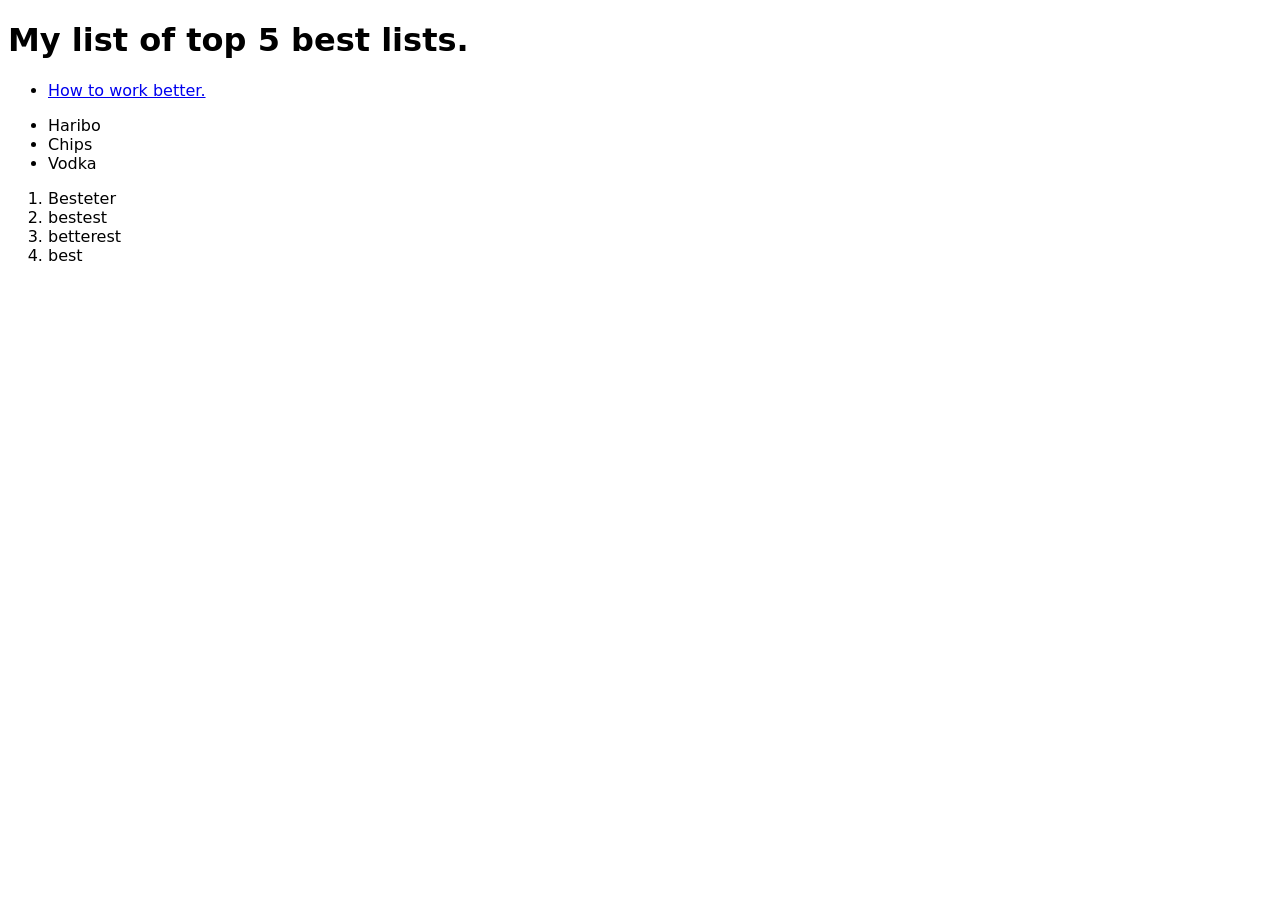
==== index.html @ 5e176f50 "v2" ====
<!DOCTYPE html>
<html lang="en">
<head>
	<meta charset="UTF-8">
	<meta name="viewport" content="width=device-width, initial-scale=1.0">
	<title>My list of top 5 best lists.</title>
	<link rel="stylesheet" href="style.css">
</head>
<body>
	<h1>My list of top 5 best lists.</h1>

	<ul>
		<li>
			<a href="how-to-work-better.html">
				How to work better.
			</a>
		</li>
	</ul>




		<ul>
			<li>Haribo</li>
			<li>Chips</li>
			<li>Vodka</li>
		</ul>

		<ol>
			<li>Besteter
			<li>bestest</li>
		 	<li>betterest</li>
			<li>best</li>

			
		</ol>
	
</body>
</html>
---- style.css ----
body{
	font-family: system-ui, -apple-system, BlinkMacSystemFont, 'Segoe UI', Roboto, Oxygen, Ubuntu, Cantarell, 'Open Sans', 'Helvetica Neue', sans-serif
}
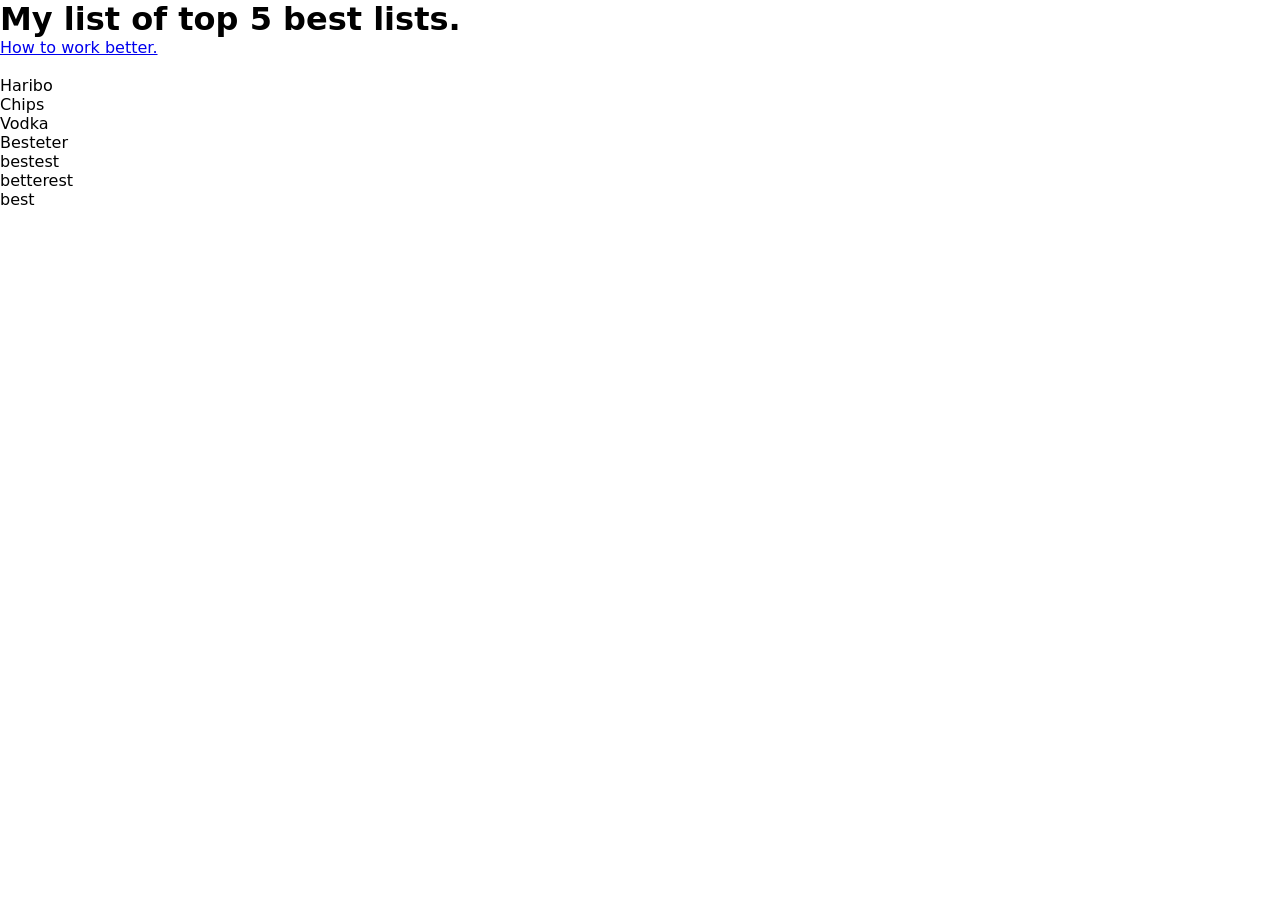
==== commit 73c2bd1d: "liste2" ====
--- a/index.html
+++ b/index.html
@@ -14,6 +14,9 @@
 			<a href="how-to-work-better.html">
 				How to work better.
 			</a>
+		</li>
+		<li>
+			<a href="price-liste.html"></a>
 		</li>
 	</ul>
 
--- a/style.css
+++ b/style.css
@@ -1,3 +1,11 @@
+
+/*reset*/
+*{
+	margin: 0; padding: 0;
+}
+
+/*typo*/
+
 body{
 	font-family: system-ui, -apple-system, BlinkMacSystemFont, 'Segoe UI', Roboto, Oxygen, Ubuntu, Cantarell, 'Open Sans', 'Helvetica Neue', sans-serif
 }
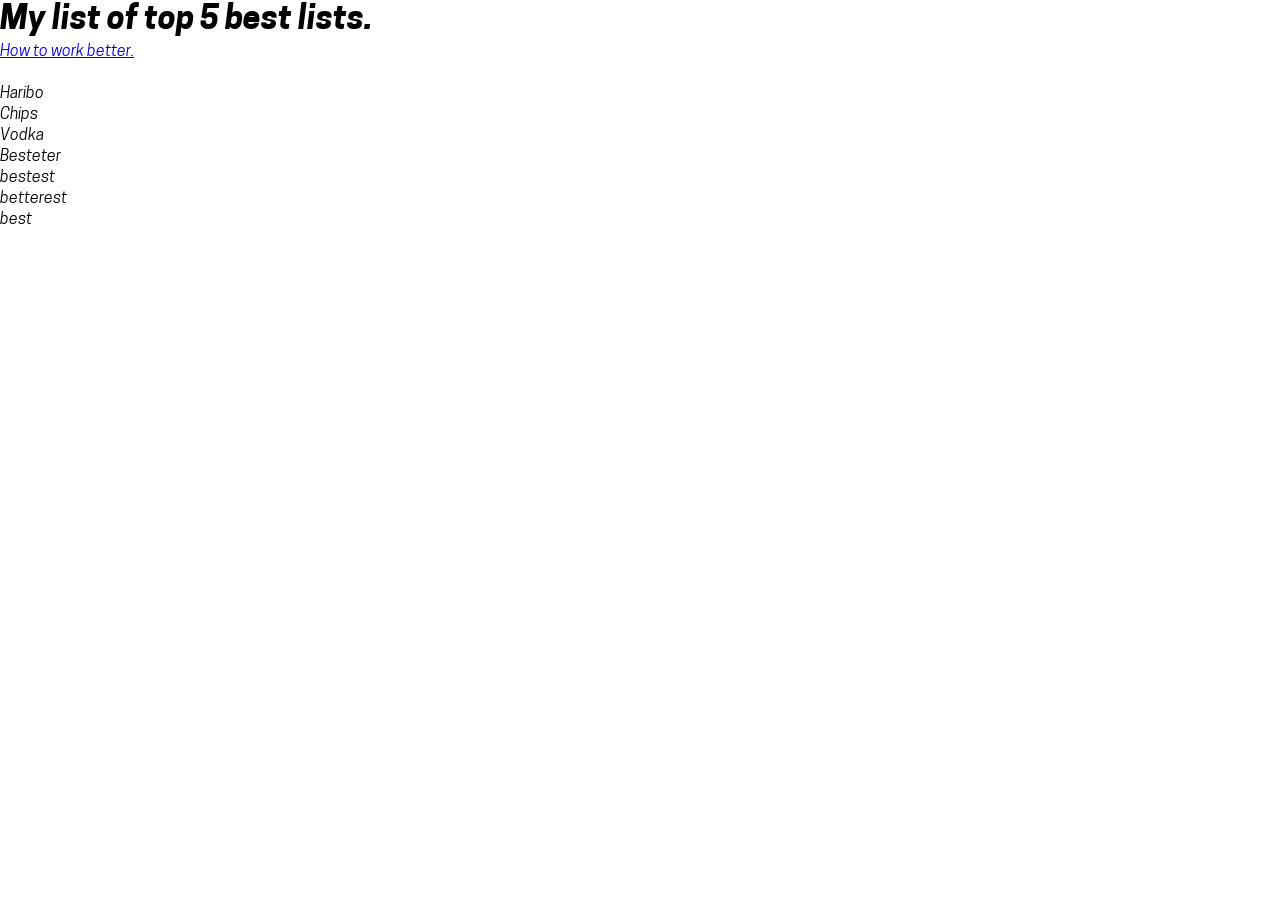
==== commit 856dbc28: "yes" ====
--- a/index.html
+++ b/index.html
@@ -4,7 +4,15 @@
 	<meta charset="UTF-8">
 	<meta name="viewport" content="width=device-width, initial-scale=1.0">
 	<title>My list of top 5 best lists.</title>
+
 	<link rel="stylesheet" href="style.css">
+
+	<link rel="stylesheet" href="cooper-font/cooper-font.css">
+	<style>
+		body{ font-family: "cooper-font", sans-serif; }
+	</style>
+
+
 </head>
 <body>
 	<h1>My list of top 5 best lists.</h1>
--- a/cooper-font/cooper-font.css
+++ b/cooper-font/cooper-font.css
@@ -0,0 +1,20 @@
+@font-face{ font-family: "cooper-font"; font-weight: 200; font-sytle: normal; src:url("CooperHewitt-Thin.woff");}
+@font-face{ font-family: "cooper-font"; font-weight: 200; font-sytle: italic; src:url("CooperHewitt-ThinItalic.woff");}
+
+@font-face{ font-family: "cooper-font"; font-weight: 300; font-sytle: normal; src:url("CooperHewitt-Light.woff");}
+@font-face{ font-family: "cooper-font"; font-weight: 300; font-sytle: italic; src:url("CooperHewitt-LightItalic.woff");}
+
+@font-face{ font-family: "cooper-font"; font-weight: 400; font-sytle: normal; src:url("CooperHewitt-Book.woff");}
+@font-face{ font-family: "cooper-font"; font-weight: 400; font-sytle: italic; src:url("CooperHewitt-BookItalic.woff");}
+
+@font-face{ font-family: "cooper-font"; font-weight: 500; font-sytle: normal; src:url("CooperHewitt-Medium.woff");}
+@font-face{ font-family: "cooper-font"; font-weight: 500; font-sytle: italic; src:url("CooperHewitt-MediumItalic.woff");}
+
+@font-face{ font-family: "cooper-font"; font-weight: 600; font-sytle: normal; src:url("CooperHewitt-Semibold.woff");}
+@font-face{ font-family: "cooper-font"; font-weight: 600; font-sytle: italic; src:url("CooperHewitt-SemiboldItalic.woff");}
+
+@font-face{ font-family: "cooper-font"; font-weight: 700; font-sytle: normal; src:url("CooperHewitt-Bold.woff");}
+@font-face{ font-family: "cooper-font"; font-weight: 700; font-sytle: italic; src:url("CooperHewitt-BoldItalic.woff");}
+
+@font-face{ font-family: "cooper-font"; font-weight: 800; font-sytle: normal; src:url("CooperHewitt-Heavy.woff");}
+@font-face{ font-family: "cooper-font"; font-weight: 800; font-sytle: italic; src:url("CooperHewitt-HeavyItalic.woff");}
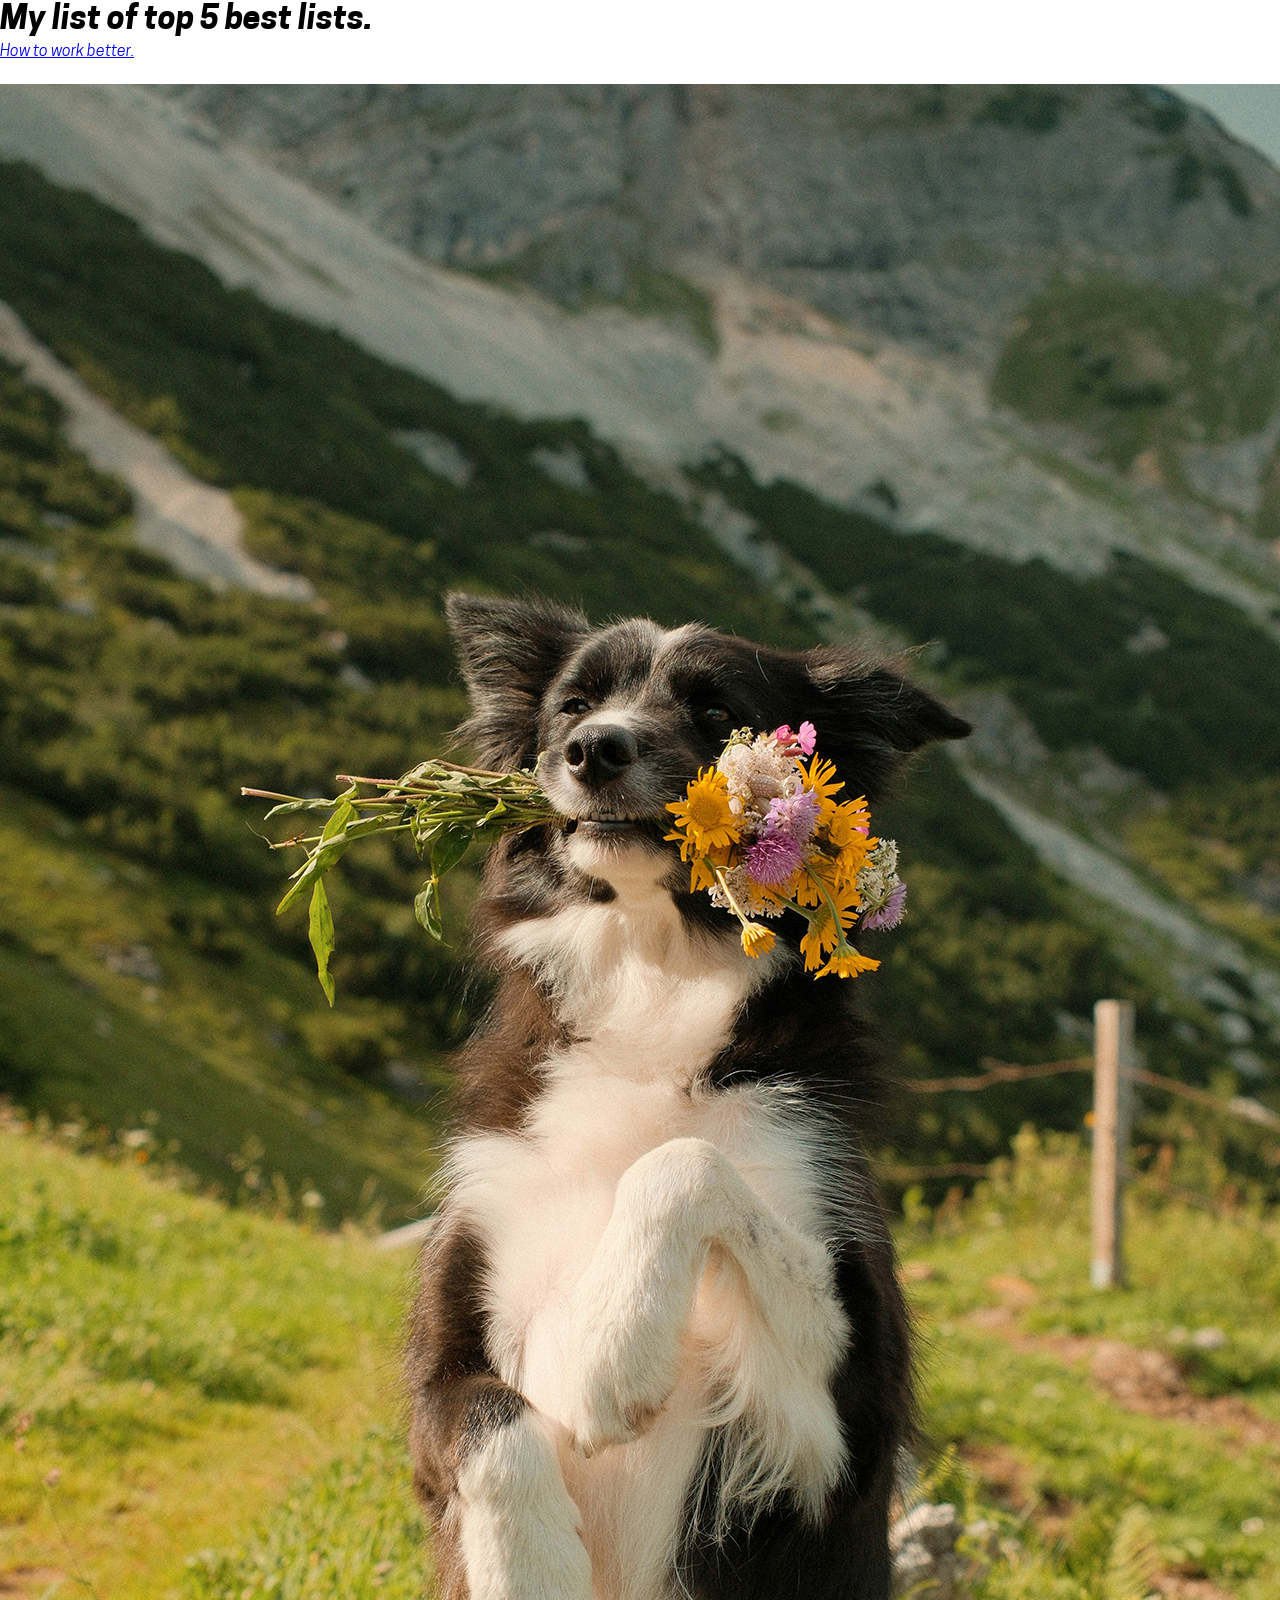
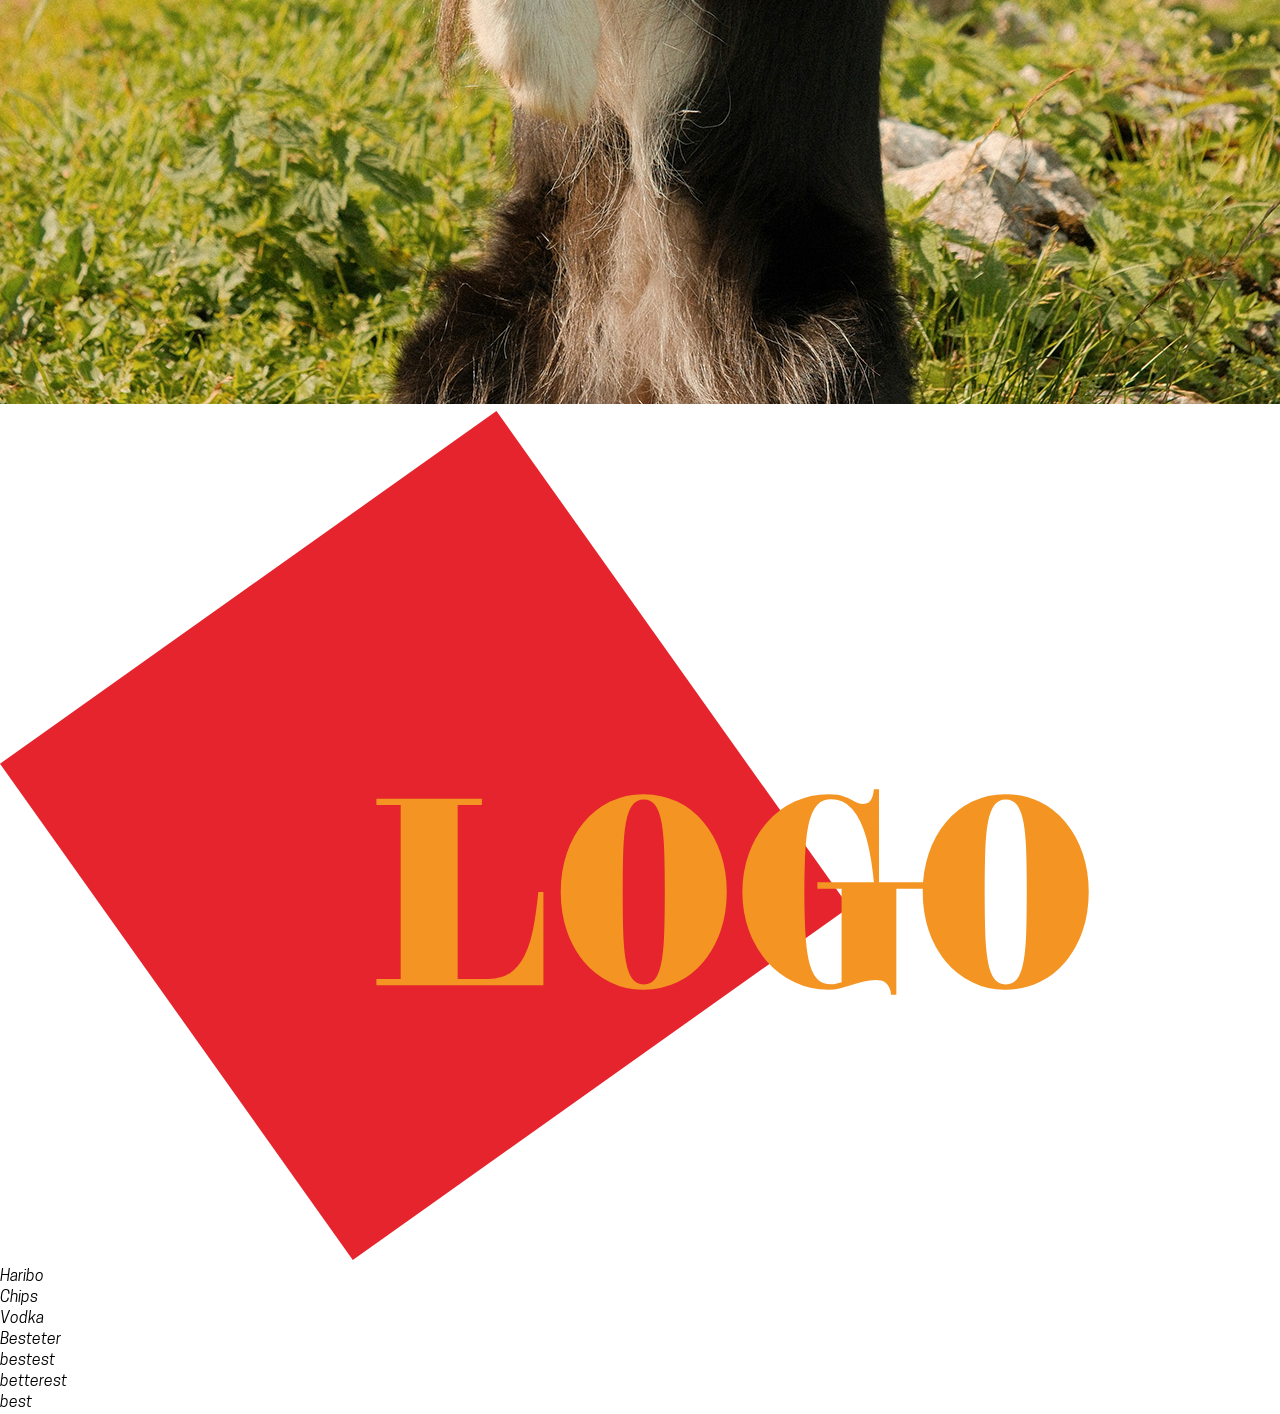
==== commit 3f1ef6ea: "liste" ====
--- a/index.html
+++ b/index.html
@@ -4,7 +4,7 @@
 	<meta charset="UTF-8">
 	<meta name="viewport" content="width=device-width, initial-scale=1.0">
 	<title>My list of top 5 best lists.</title>
-
+	
 	<link rel="stylesheet" href="style.css">
 
 	<link rel="stylesheet" href="cooper-font/cooper-font.css">
@@ -28,6 +28,9 @@
 		</li>
 	</ul>
 
+	<img src="dogo.jpg" alt="">
+	<img src="LOGO.svg" alt="">
+
 
 
 
--- a/style.css
+++ b/style.css
@@ -8,4 +8,24 @@
 
 body{
 	font-family: system-ui, -apple-system, BlinkMacSystemFont, 'Segoe UI', Roboto, Oxygen, Ubuntu, Cantarell, 'Open Sans', 'Helvetica Neue', sans-serif
-}+}
+
+
+img {max-width: 100%}
+
+
+
+/* grid-boxes YAY */
+.grid-boxes{
+	display: grid;
+	grid-template-columns: 
+		repeat(
+			auto-fill,
+			minmax(
+				min(15rem,100%), 1fr
+			)
+		)
+	;
+	grid-template-rows: 1fr;
+	gap: 2rem
+}
